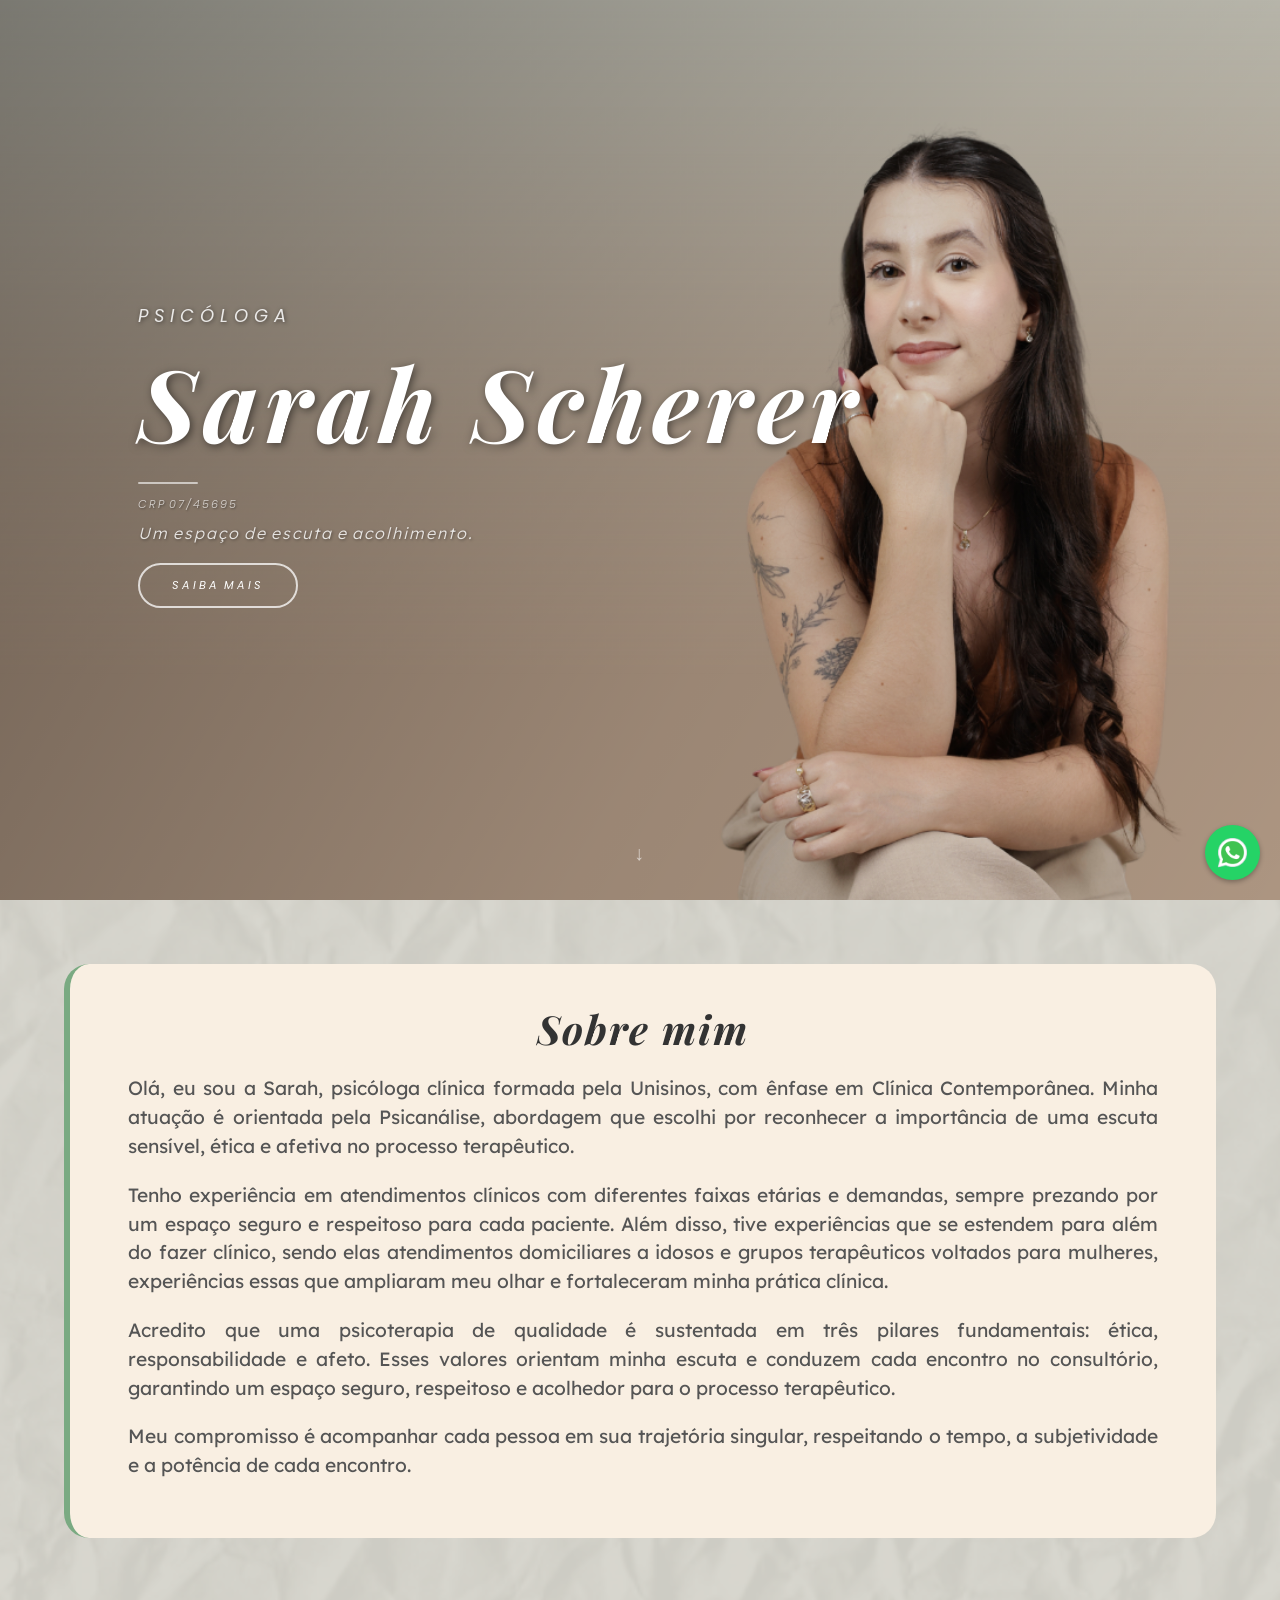
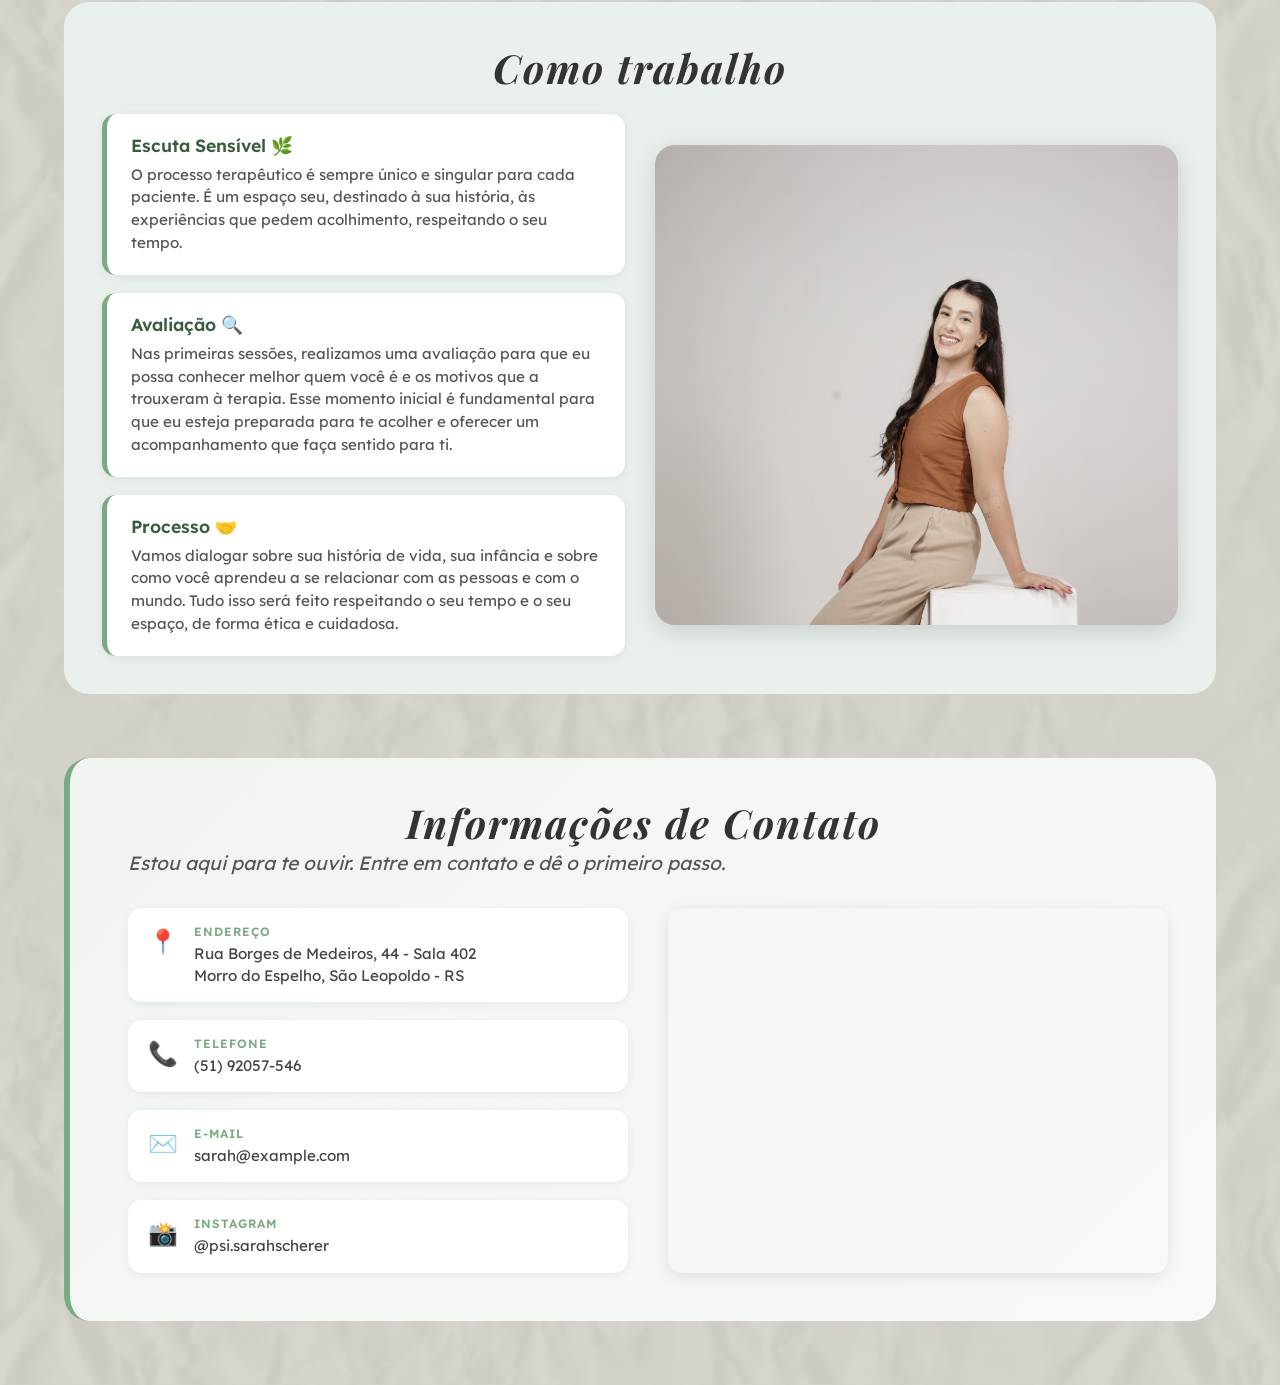
==== index.html @ 5a32634d "Rename main.html to index.html" ====
<!DOCTYPE html>
<html>
<head>
    <meta charset="UTF-8">
    <meta name="viewport" content="width=device-width, initial-scale=1.0">
    <title>Psi Sarah Scherer</title>
    <link type="image/png" sizes="16x16" rel="icon" href="icon.png">
    <link rel="stylesheet" href="styles.css">
    <link rel="preconnect" href="https://fonts.googleapis.com">
    <link rel="preconnect" href="https://fonts.gstatic.com" crossorigin>
    <link href="https://fonts.googleapis.com/css2?family=Lexend:wght@100..900&family=Playfair+Display:ital,wght@0,400..900;1,400..900&family=Poppins:ital,wght@0,100;0,200;0,300;0,400;0,500;0,600;0,700;0,800;0,900;1,100;1,200;1,300;1,400;1,500;1,600;1,700;1,800;1,900&display=swap" rel="stylesheet">
<body>
    <header id="header">
        <div id="header-content">
            <div id="header-text">
                <h4>Psicóloga</h4>
                <h1>Sarah Scherer</h1>
                <div class="header-divider"></div>
                <p class="header-crp">CRP 07/45695</p>
                <p class="header-tagline">Um espaço de escuta e acolhimento.</p>
                <a href="#About-me" class="header-cta">Saiba mais</a>
            </div>
        </div>
        <div class="header-scroll-hint">
            <span>↓</span>
        </div>
    </header>

    <section id="About-me" class="content">
        <h1>Sobre mim</h1>

        <p>
            Olá, eu sou a Sarah, psicóloga clínica formada pela Unisinos, com ênfase em Clínica Contemporânea. Minha atuação é orientada pela Psicanálise, abordagem que escolhi por reconhecer a importância de uma escuta sensível, ética e afetiva no processo terapêutico. 
        </p>
        <p>
            Tenho experiência em atendimentos clínicos com diferentes faixas etárias e demandas, sempre prezando por um espaço seguro e respeitoso para cada paciente. Além disso, tive experiências que se estendem para além do fazer clínico, sendo elas atendimentos domiciliares a idosos e grupos terapêuticos voltados para mulheres, experiências essas que ampliaram meu olhar e fortaleceram minha prática clínica.
        </p>
        <p>
            Acredito que uma psicoterapia de qualidade é sustentada em três pilares fundamentais: ética, responsabilidade e afeto. Esses valores orientam minha escuta e conduzem cada encontro no consultório, garantindo um espaço seguro, respeitoso e acolhedor para o processo terapêutico.
        </p>
        <p>
            Meu compromisso é acompanhar cada pessoa em sua trajetória singular, respeitando o tempo, a subjetividade e a potência de cada encontro.
        </p>
<!--
        <p>
            Olá, eu sou a Sarah, psicóloga formada com ênfase em Clínica Contemporânea. Sou apaixonada pelo trabalho clínico e pela Psicanálise, abordagem que escolhi para atuar, pois acredito profundamente na força de uma escuta sensível, ética e afetiva.
        </p>
        <p>
            Atendo adolescentes, adultos e idosos, sempre respeitando a singularidade de cada história. Minha função não é dar respostas prontas para ti, mas sim escutar com atenção e sensibilidade, e caminhar junto com você, te ajudando a enxergar as possibilidades. 
        </p>
        <p>
            Aqui, sua voz encontra um espaço seguro, de acolhimento e de escuta qualificada.
        </p>
        <p>
            Espero que possamos caminhar juntos para fazer um processo terapêutico que te gere bons frutos!
        </p>-->
    </section>

    <section id="Abordagem" class="content">
        <h1>Como trabalho</h1>
        <div class="abordagem-layout">
            <div class="abordagem-cards">
                <div class="abordagem-card">
                    <h3>Escuta Sensível 🌿</h3>
                    <p>O processo terapêutico é sempre único e singular para cada paciente. É um espaço seu, destinado à sua história, às experiências que pedem acolhimento, respeitando o seu tempo.</p>
                </div>
                <div class="abordagem-card">
                    <h3>Avaliação 🔍</h3>
                    <p>Nas primeiras sessões, realizamos uma avaliação para que eu possa conhecer melhor quem você é e os motivos que a trouxeram à terapia. Esse momento inicial é fundamental para que eu esteja preparada para te acolher e oferecer um acompanhamento que faça sentido para ti.</p>
                </div>
                <div class="abordagem-card">
                    <h3>Processo 🤝</h3>
                    <p>Vamos dialogar sobre sua história de vida, sua infância e sobre como você aprendeu a se relacionar com as pessoas e com o mundo. Tudo isso será feito respeitando o seu tempo e o seu espaço, de forma ética e cuidadosa.</p>
                </div>
            </div>
            <div class="abordagem-foto">
                <img src="foto-sarah.jpg" alt="Sarah Scherer" />
            </div>
        </div>
    </section>

    <section id="Contact-information" class="content">
        <div id="contact-header">
            <h1>Informações de Contato</h1>
            <p class="contact-subtitle">Estou aqui para te ouvir. Entre em contato e dê o primeiro passo.</p>
        </div>
        <div id="contact-content">
            <div id="contact-info">
                <div class="contact-item">
                    <span class="contact-icon">📍</span>
                    <div>
                        <span class="contact-label">Endereço</span>
                        <span class="contact-value">Rua Borges de Medeiros, 44 - Sala 402<br>Morro do Espelho, São Leopoldo - RS</span>
                    </div>
                </div>
                <div class="contact-item">
                    <span class="contact-icon">📞</span>
                    <div>
                        <span class="contact-label">Telefone</span>
                        <a href="https://wa.me/+555192057546" class="contact-value contact-link">(51) 92057-546</a>
                    </div>
                </div>
                <div class="contact-item">
                    <span class="contact-icon">✉️</span>
                    <div>
                        <span class="contact-label">E-mail</span>
                        <a href="mailto:sarah@example.com" class="contact-value contact-link">sarah@example.com</a>
                    </div>
                </div>
                <div class="contact-item">
                    <span class="contact-icon">📸</span>
                    <div>
                        <span class="contact-label">Instagram</span>
                        <a href="https://instagram.com/psi.sarahscherer" target="_blank" class="contact-value contact-link">@psi.sarahscherer</a>
                    </div>
                </div>
            </div>
            <div id="map">
                <iframe src="https://www.google.com/maps/embed?pb=!1m18!1m12!1m3!1d3463.2585594897596!2d-51.14287822486118!3d-29.770164275062857!2m3!1f0!2f0!3f0!3m2!1i1024!2i768!4f13.1!3m3!1m2!1s0x9519692a69eae001%3A0x672a60e46c2f9cbd!2sFeels%20-%20Coworking%20de%20Sa%C3%BAde!5e0!3m2!1spt-BR!2sbr!4v1773282155510!5m2!1spt-BR!2sbr" style="border:0;" allowfullscreen="" loading="lazy" referrerpolicy="no-referrer-when-downgrade"></iframe>
            </div>
        </div>
    </section>

    <div class="social-float">
        <a href="https://wa.me/+555192057546" target="_blank" class="whatsapp">
            <img src="whatsapp-icon.png" alt="WhatsApp" />
        </a>
        <a href="https://instagram.com/psi.sarahscherer" target="_blank" clas
---- styles.css ----
header {
  background-image: url('fundo-sarah-bege.png');
  background-size: cover;
  background-position: center;
  min-height: 100vh;
  display: flex;
  flex-direction: column;
  align-items: center;
  justify-content: center;
  padding: 0 6%;
  color: white;
  font-family: "Playfair Display", serif;
  font-style: italic;
  font-weight: 400;
  font-size: 2.5em;
  letter-spacing: 2px;
  word-spacing: -2px;
  position: relative;
  overflow: hidden;
  text-align: center;
}

@media (min-width: 768px) {
  header {
    align-items: flex-start;
    padding-left: 10%;
    padding-right: 0;
    text-align: left;
  }
}

header::before {
  content: '';
  position: absolute;
  inset: 0;
  background: linear-gradient(
    120deg,
    rgba(0, 0, 0, 0.38) 0%,
    rgba(0, 0, 0, 0.10) 60%,
    transparent 100%
  );
  pointer-events: none;
}

#header-content {
  position: relative;
  z-index: 1;
  animation: fadeInUp 1s ease both;
}

#header-text {
  display: flex;
  flex-direction: column;
  align-items: center;
}

@media (min-width: 768px) {
  #header-text {
    align-items: flex-start;
  }
}

@keyframes fadeInUp {
  from { opacity: 0; transform: translateY(30px); }
  to   { opacity: 1; transform: translateY(0); }
}

#header h1 {
  margin: 0;
  padding: 4px 10px;
  font-size: 2.5em;
  letter-spacing: 6px;
  color: white;
  text-shadow: 2px 2px 8px rgba(0,0,0,0.5);
  animation: fadeInUp 1s ease 0.2s both;
}

#header h4 {
  margin: 0;
  padding: 10px 10px 2px;
  font-size: 1.4em;
  font-weight: normal;
  color: rgba(255,255,255,0.85);
  letter-spacing: 6px;
  text-transform: uppercase;
  font-family: "Poppins", sans-serif;
  font-size: 0.45em;
  text-shadow: 1px 1px 4px rgba(0,0,0,0.5);
  animation: fadeInUp 1s ease 0.1s both;
}

.header-divider {
  width: 60px;
  height: 2px;
  background: rgba(255,255,255,0.6);
  margin: 10px auto 12px;
  border-radius: 2px;
  animation: fadeInUp 1s ease 0.3s both;
}

@media (min-width: 768px) {
  .header-divider {
    margin: 10px 10px 12px;
  }
}

.header-crp {
  margin: 0 !important;
  padding: 0 10px 6px !important;
  font-size: 0.28em !important;
  font-family: "Poppins", sans-serif !important;
  font-weight: 300 !important;
  color: rgba(255,255,255,0.7) !important;
  letter-spacing: 2px;
  text-shadow: 1px 1px 2px rgba(0,0,0,0.4) !important;
  animation: fadeInUp 1s ease 0.35s both;
}

.header-tagline {
  margin: 0 !important;
  padding: 4px 10px 20px !important;
  font-size: 0.4em !important;
  font-family: "Lexend", sans-serif !important;
  font-weight: 300 !important;
  color: rgba(255,255,255,0.82) !important;
  font-style: italic;
  text-shadow: 1px 1px 3px rgba(0,0,0,0.4) !important;
  animation: fadeInUp 1s ease 0.4s both;
}

.header-cta {
  margin: 0 auto;
  display: inline-block;
  padding: 12px 32px;
  background: transparent;
  border: 2px solid rgba(255,255,255,0.75);
  color: white;
  font-family: "Poppins", sans-serif;
  font-size: 0.28em;
  font-weight: 400;
  letter-spacing: 3px;
  text-transform: uppercase;
  text-decoration: none;
  border-radius: 50px;
  transition: background 0.3s ease, border-color 0.3s ease, transform 0.2s ease;
  animation: fadeInUp 1s ease 0.5s both;
}

@media (min-width: 768px) {
  .header-cta {
    margin-left: 10px;
  }
}

.header-cta:hover {
  background: rgba(255,255,255,0.18);
  border-color: white;
  transform: translateY(-2px);
}

.header-scroll-hint {
  position: absolute;
  bottom: 32px;
  left: 50%;
  transform: translateX(-50%);
  z-index: 1;
  color: rgba(255,255,255,0.6);
  font-size: 0.5em;
  font-family: "Poppins", sans-serif;
  animation: bounce 2s infinite;
}

@keyframes bounce {
  0%, 100% { transform: translateX(-50%) translateY(0); }
  50%       { transform: translateX(-50%) translateY(8px); }
}



body {
  background-image: url('fundo-bege.png');
  background-size: cover;
  background-position: center;
  margin: 0;
  padding: 0;
  background-color: antiquewhite;
  font-family: "Lexend", sans-serif;
}

section {
  font-family: "Lexend", sans-serif;
  margin: 0;
  padding: 0;
}

.content {
  min-height: 50vh;
  margin: 5%;
  padding: 5px;
  padding-left: 3%;
  padding-right: 3%;
  padding-bottom: 3%;
  border-radius: 25px;
  background-color: antiquewhite;
}

.content h1 {
  font-family: "Playfair Display", serif;
  font-style: italic;
  font-size: 2.5rem;
  font-weight: bold;
  color: #333;
  text-align: center;
  margin-bottom: 10px;
  letter-spacing: 2px;
}

.content p {
  font-family: "Lexend", sans-serif;
  margin-bottom: 20px;
  margin-left: 20px;
  margin-right: 20px;
  font-size: 1.2rem;
  line-height: 1.5;
  color: #555;
  text-align: justify;
}

#About-me {
  background-color: rgb(249, 239, 226);
  border-left: 6px solid #7aaa82;
}

#Atendimentos {
  background-color: #d7e4d9;
}

#Contact-information {
  background: linear-gradient(135deg, #f0f5f1 0%, #f9f9f9 100%);
  border-left: 6px solid #7aaa82;
}

#contact-header {
  text-align: center;
  margin-bottom: 10px;
}

.contact-subtitle {
  font-family: "Lexend", sans-serif;
  font-size: 1rem;
  color: #777;
  text-align: center;
  margin-top: -10px;
  margin-bottom: 24px;
  font-style: italic;
}

#contact-info {
  margin: 0;
  padding: 10px 20px;
  display: flex;
  flex-direction: column;
  gap: 18px;
  justify-content: center;
}

.contact-item {
  display: flex;
  align-items: flex-start;
  gap: 16px;
  background: #ffffff;
  border-radius: 14px;
  padding: 16px 20px;
  box-shadow: 0 2px 8px rgba(0,0,0,0.06);
  transition: transform 0.2s ease, box-shadow 0.2s ease;
}

.contact-item:hover {
  transform: translateY(-2px);
  box-shadow: 0 5px 16px rgba(0,0,0,0.1);
}

.contact-icon {
  font-size: 1.5rem;
  flex-shrink: 0;
  margin-top: 2px;
}

.contact-label {
  display: block;
  font-family: "Lexend", sans-serif;
  font-size: 0.75rem;
  font-weight: 600;
  text-transform: uppercase;
  letter-spacing: 1px;
  color: #7aaa82;
  margin-bottom: 4px;
}

.contact-value {
  display: block;
  font-family: "Lexend", sans-serif;
  font-size: 0.95rem;
  color: #444;
  line-height: 1.4;
}

.contact-link {
  text-decoration: none;
  color: #444;
  transition: color 0.2s ease;
}

.contact-link:hover {
  color: #3a5c3f;
  text-decoration: underline;
}


#contact-content {
  display: flex;
  flex-direction: column;
  gap: 10px;
}



#map {
  margin: 25px;
  aspect-ratio: 16 / 9;
  max-height: 50vh;
  border-radius: 14px;
  overflow: hidden;
  box-shadow: 0 4px 16px rgba(0,0,0,0.1);
}

#map iframe {
  width: 100%;
  height: 100%;
  border: 0;
}

/* On larger screens, info and map side by side */
@media (min-width: 768px) {
  #contact-content {
    flex-direction: row;
    align-items: stretch;
  }

  #contact-info {
    flex: 1;
  }

  #map {
    flex: 1;
    margin: 10px;
    aspect-ratio: unset;
    max-height: unset;
    min-height: 350px;
  }
}




/*
#map {
  border: 2px solid #25D366;
  border-color: #25D366;
  flex: 1;
  margin: 25px;
  position: relative;
  max-height: 100%;
  padding-bottom: 56.25%;
  height: 0;
  overflow: hidden;
}

#map iframe {
  position: absolute;
  top: 0;
  right: 0;
  width: 100%;
  height: 100%;
}
*/

#Abordagem {
  background-color: #eaf0eb;
}

.abordagem-layout {
  display: flex;
  flex-direction: column;
  gap: 30px;
  margin-top: 20px;
  align-items: center;
}

.abordagem-cards {
  display: flex;
  flex-direction: column;
  gap: 18px;
  flex: 1;
  width: 100%;
}

.abordagem-card {
  background-color: #ffffff;
  border-left: 5px solid #7aaa82;
  border-radius: 14px;
  padding: 20px 24px;
  box-shadow: 0 2px 10px rgba(0,0,0,0.07);
  transition: transform 0.2s ease, box-shadow 0.2s ease;
}

.abordagem-card:hover {
  transform: translateY(-3px);
  box-shadow: 0 6px 18px rgba(0,0,0,0.12);
}

.abordagem-card h3 {
  font-family: "Lexend", sans-serif;
  font-size: 1.1rem;
  font-weight: 600;
  color: #3a5c3f;
  margin: 0 0 8px 0;
}

.abordagem-card p {
  font-family: "Lexend", sans-serif;
  font-size: 0.95rem;
  color: #555;
  margin: 0;
  line-height: 1.5;
  text-align: left;
}

.abordagem-foto {
  flex: 1;
  display: flex;
  align-items: center;
  justify-content: center;
  width: 100%;
}

.abordagem-foto img {
  width: 100%;
  max-width: 380px;
  border-radius: 20px;
  object-fit: cover;
  box-shadow: 0 6px 24px rgba(0,0,0,0.15);
  aspect-ratio: 3 / 4;
  background-color: #c8d9cb;
}

@media (min-width: 768px) {
  .abordagem-layout {
    flex-direction: row;
    align-items: stretch;
  }

  .abordagem-cards {
    width: auto;
  }

  .abordagem-foto img {
    max-width: 100%;
    height: 100%;
    max-height: 480px;
  }
}

.social-float {
  position: fixed;       /* Keeps container fixed while scrolling */
  bottom: 20px;          /* Distance from bottom */
  right: 20px;            /* Distance from left */
  display: flex;
  flex-direction: column; /* Stack vertically */
  gap: 15px;             /* Space between icons */
  z-index: 100;
}

.social-float a {
  width: 55px;
  height: 55px;
  border-radius: 50%;
  display: flex;
  align-items: center;
  justify-content: center;
  box-shadow: 0 2px 5px rgba(0,0,0,0.3);
}

.social-float a img {
  width: 35px;
  height: 35px;
}

/* WhatsApp style */
.social-float .whatsapp {
  background-color: #25D366;
}

/* Instagram style */
.social-float .instagram {
  background: radial-gradient(circle at 30% 30%, #feda75, #d62976, #962fbf, #4f5bd5);
}
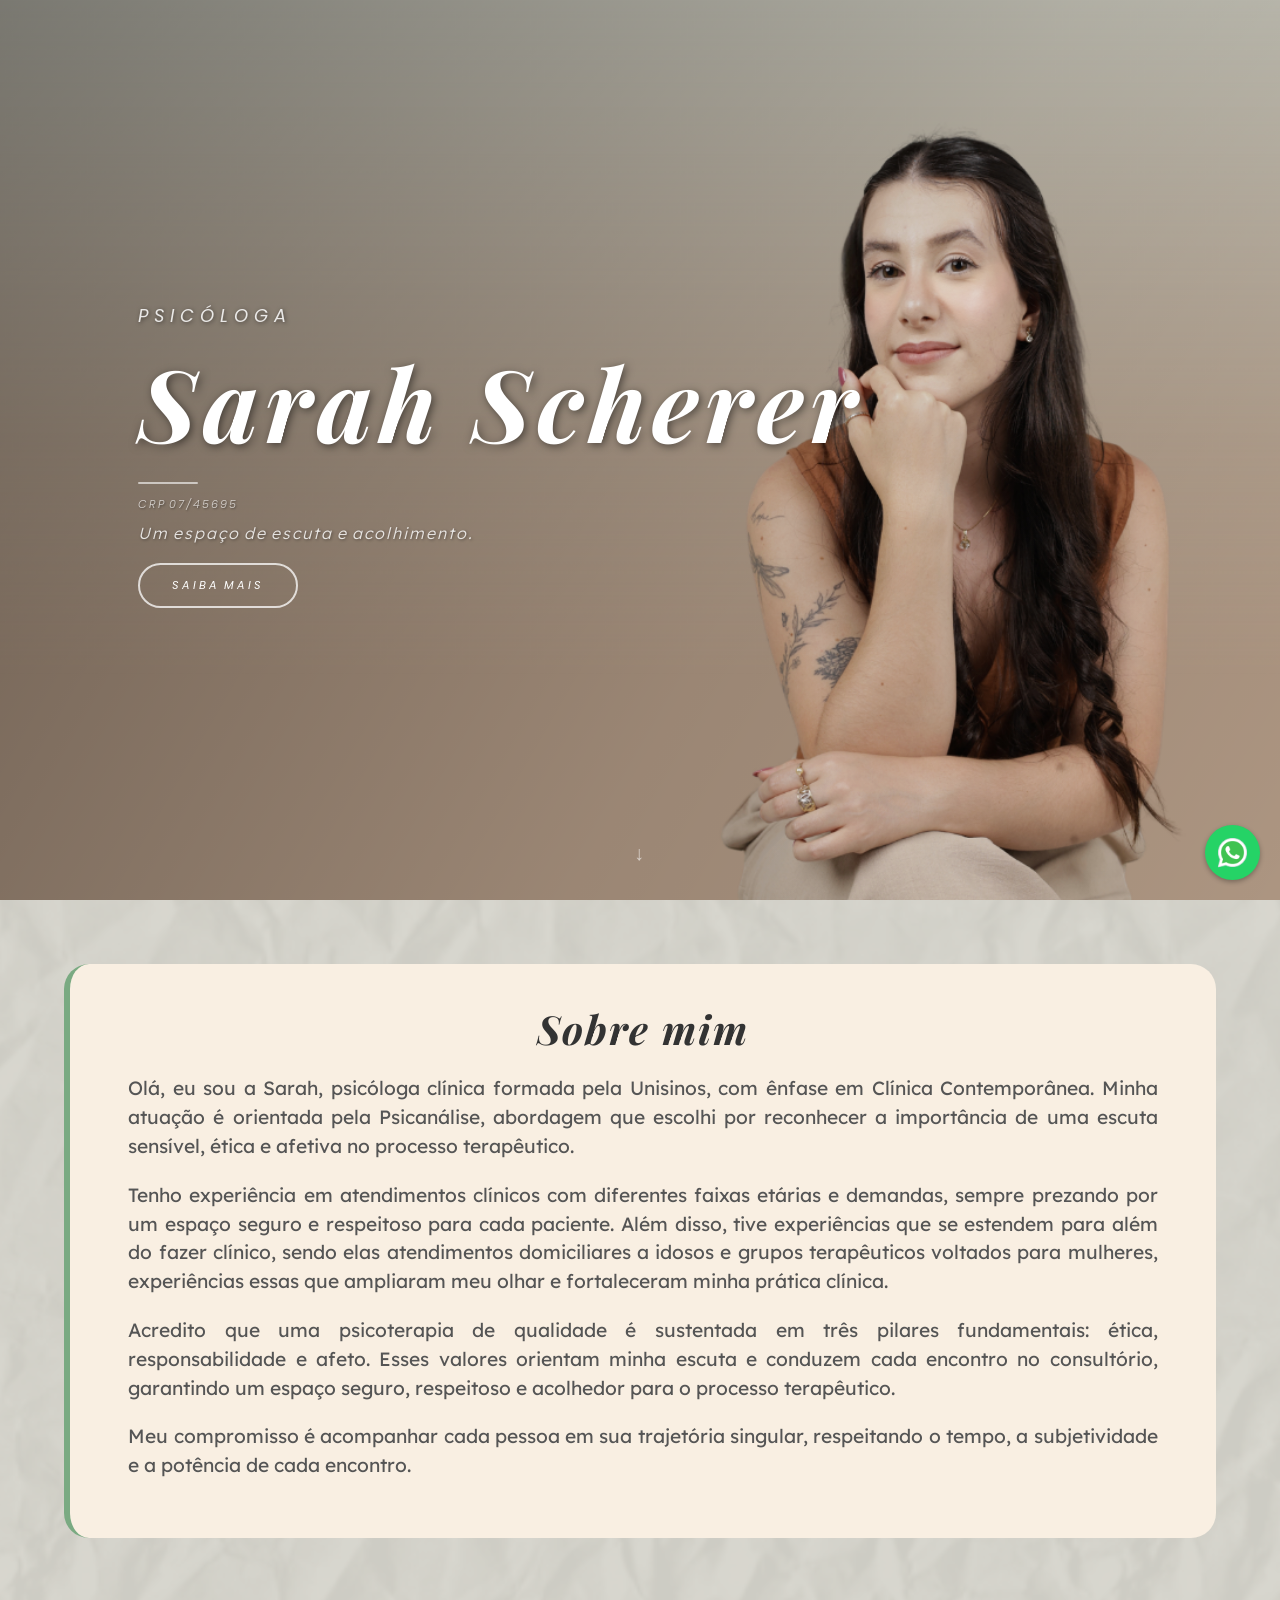
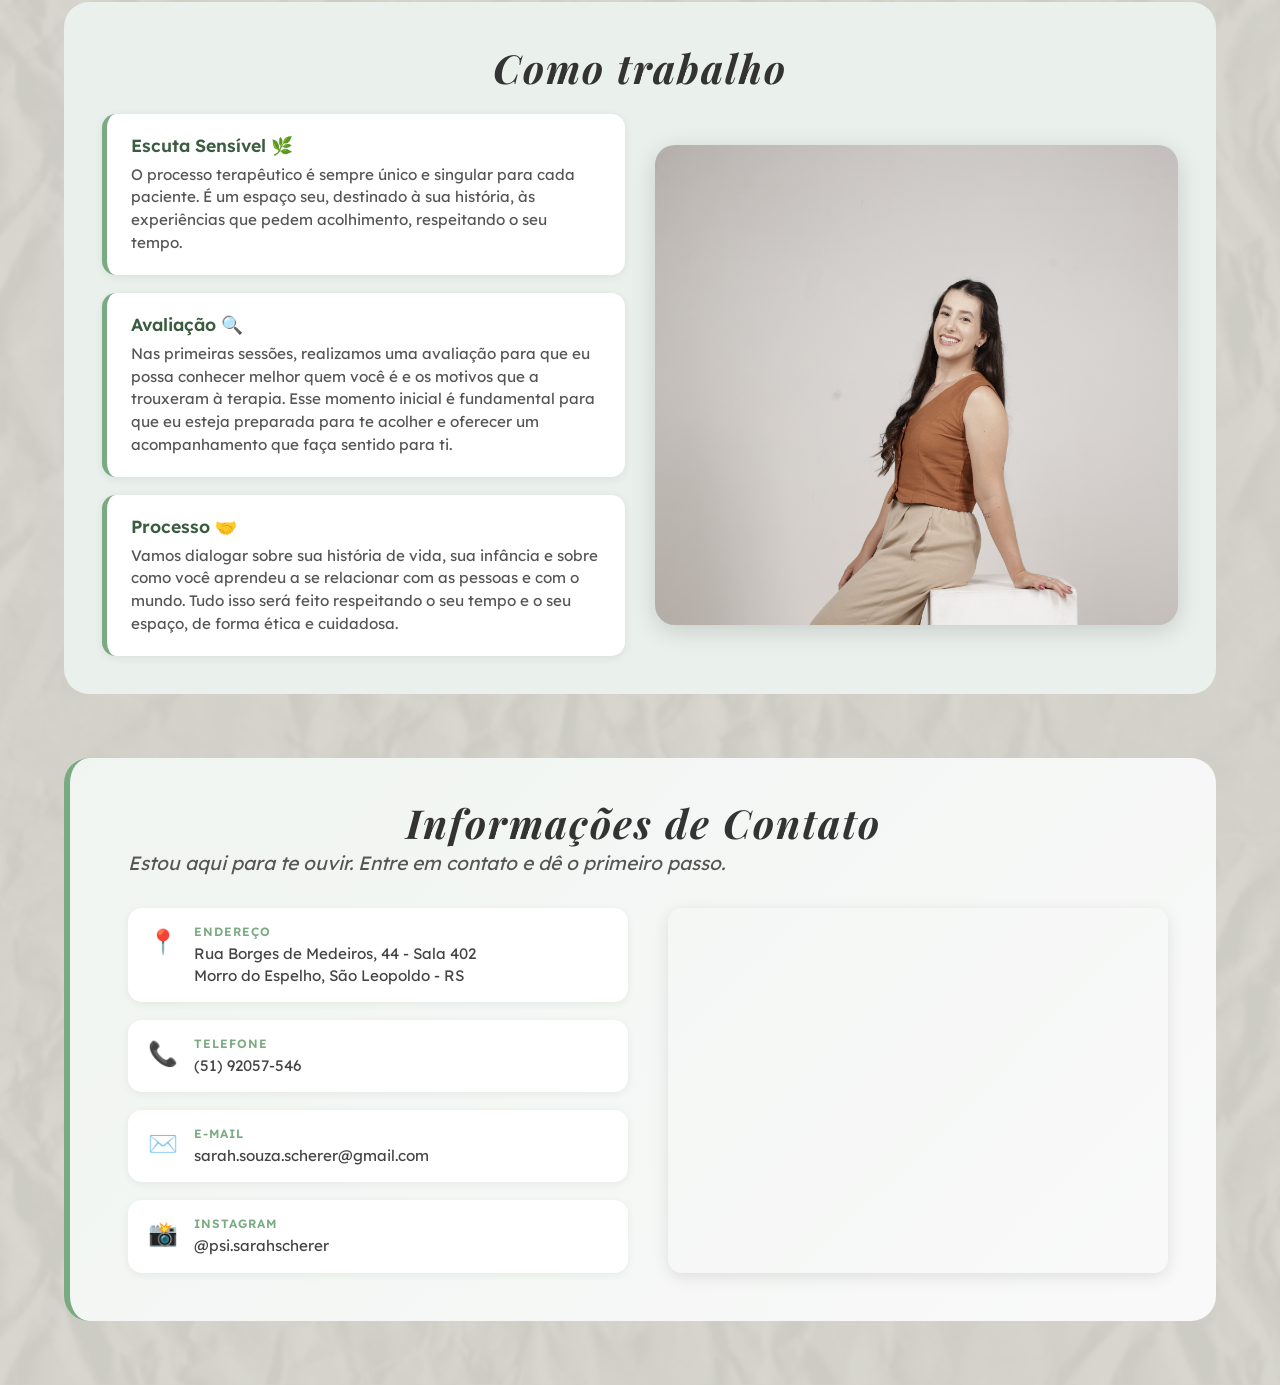
==== commit 0e2672a4: "Update email address in contact section" ====
--- a/index.html
+++ b/index.html
@@ -41,19 +41,6 @@
         <p>
             Meu compromisso é acompanhar cada pessoa em sua trajetória singular, respeitando o tempo, a subjetividade e a potência de cada encontro.
         </p>
-<!--
-        <p>
-            Olá, eu sou a Sarah, psicóloga formada com ênfase em Clínica Contemporânea. Sou apaixonada pelo trabalho clínico e pela Psicanálise, abordagem que escolhi para atuar, pois acredito profundamente na força de uma escuta sensível, ética e afetiva.
-        </p>
-        <p>
-            Atendo adolescentes, adultos e idosos, sempre respeitando a singularidade de cada história. Minha função não é dar respostas prontas para ti, mas sim escutar com atenção e sensibilidade, e caminhar junto com você, te ajudando a enxergar as possibilidades. 
-        </p>
-        <p>
-            Aqui, sua voz encontra um espaço seguro, de acolhimento e de escuta qualificada.
-        </p>
-        <p>
-            Espero que possamos caminhar juntos para fazer um processo terapêutico que te gere bons frutos!
-        </p>-->
     </section>
 
     <section id="Abordagem" class="content">
@@ -104,7 +91,7 @@
                     <span class="contact-icon">✉️</span>
                     <div>
                         <span class="contact-label">E-mail</span>
-                        <a href="mailto:sarah@example.com" class="contact-value contact-link">sarah@example.com</a>
+                        <a href="mailto:sarah.souza.scherer@gmail.com" class="contact-value contact-link">sarah.souza.scherer@gmail.com</a>
                     </div>
                 </div>
                 <div class="contact-item">
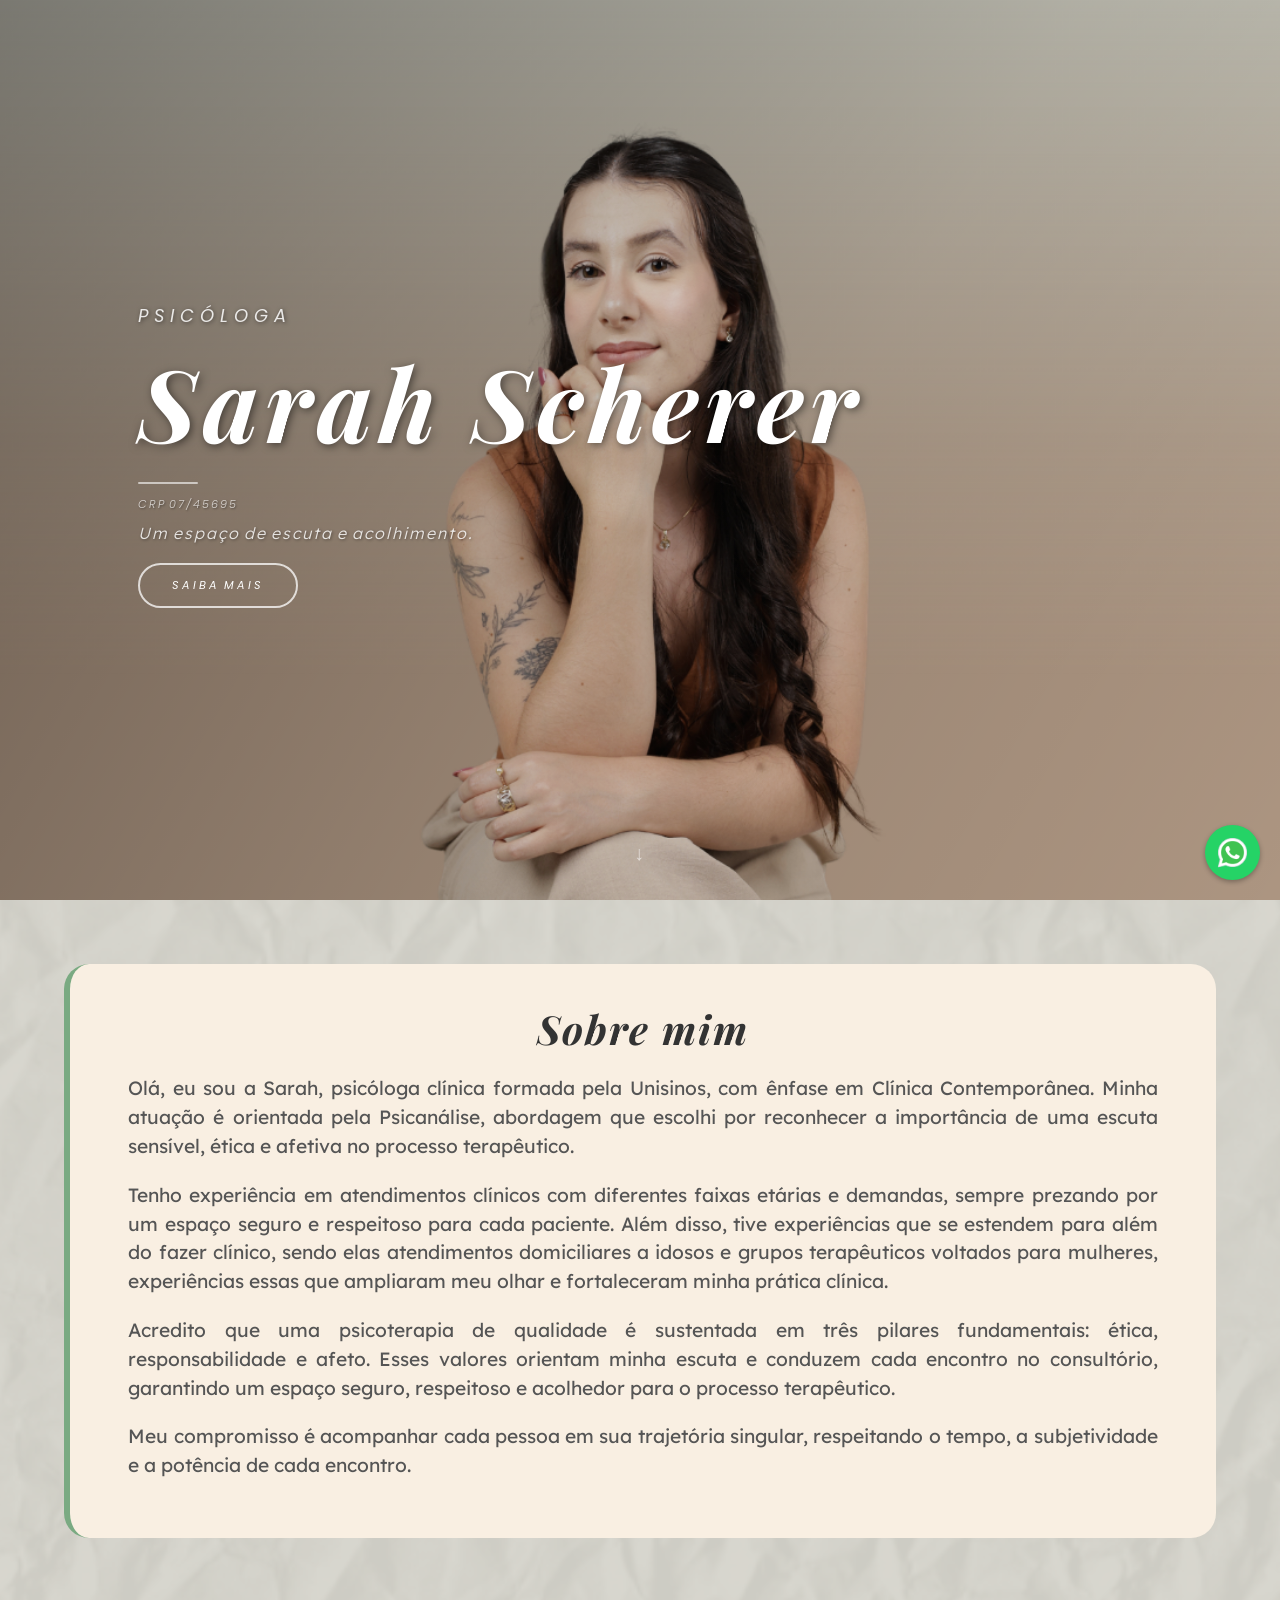
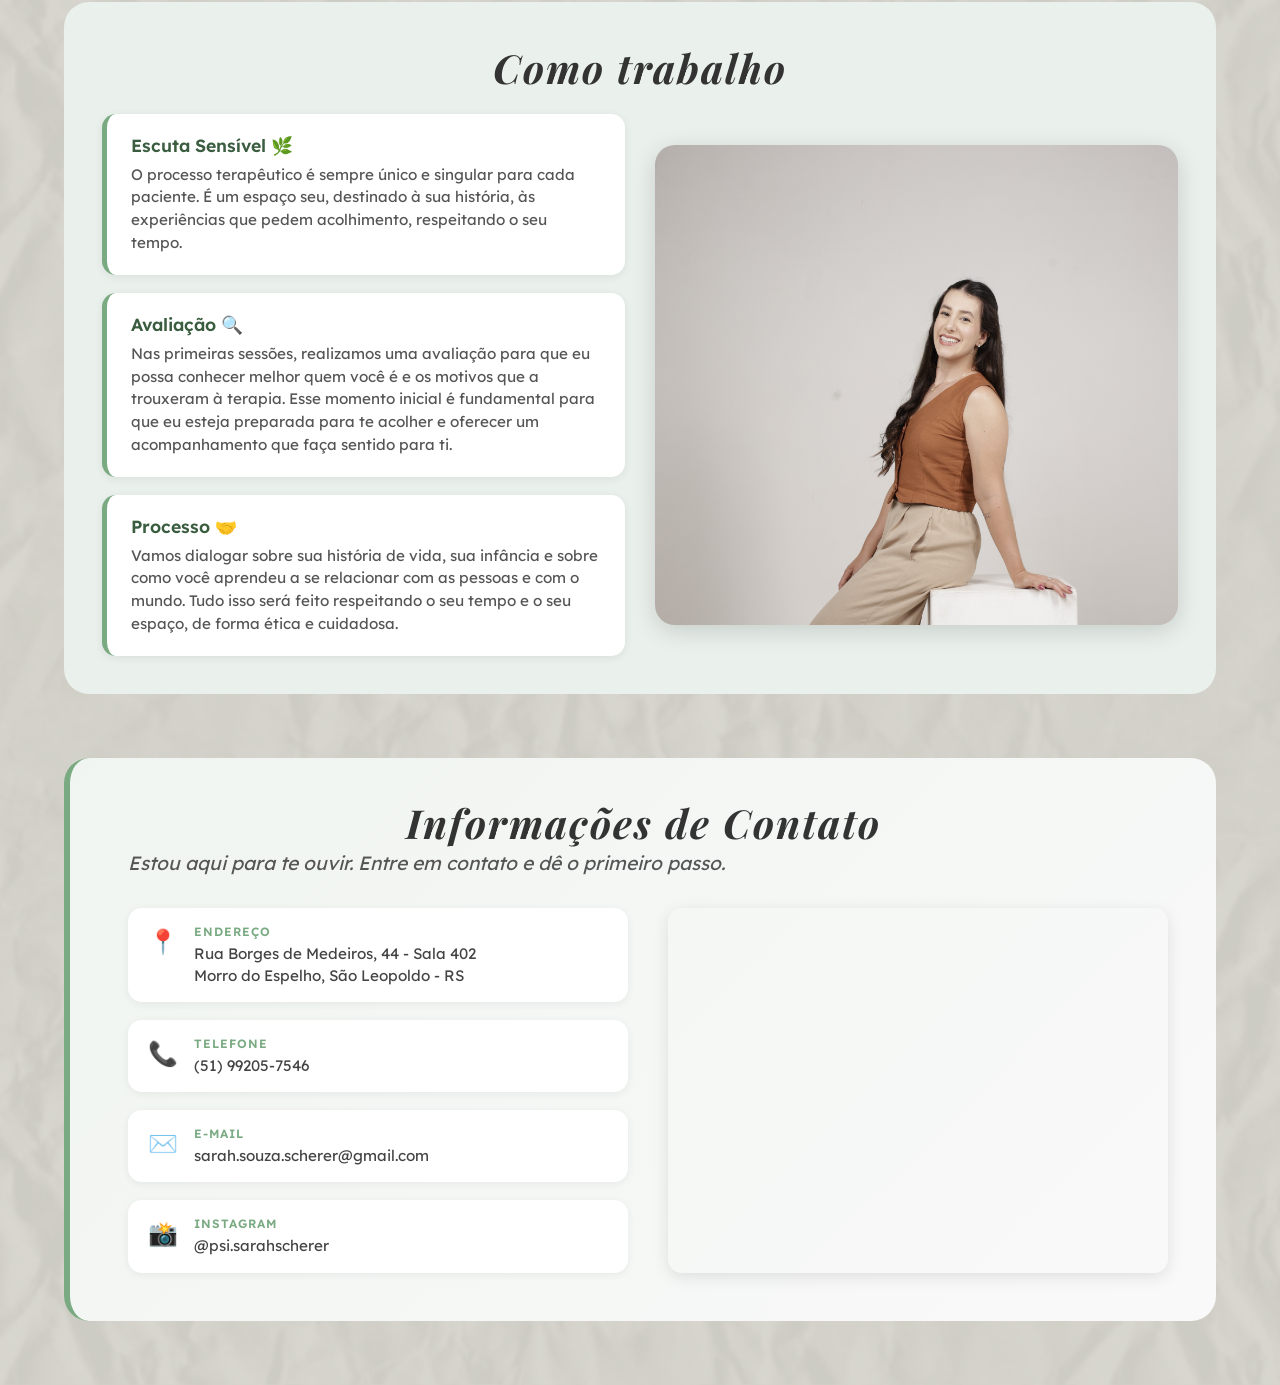
==== commit 785421d3: "Update phone number in contact section" ====
--- a/index.html
+++ b/index.html
@@ -84,7 +84,7 @@
                     <span class="contact-icon">📞</span>
                     <div>
                         <span class="contact-label">Telefone</span>
-                        <a href="https://wa.me/+555192057546" class="contact-value contact-link">(51) 92057-546</a>
+                        <a href="https://wa.me/+555192057546" class="contact-value contact-link">(51) 99205-7546</a>
                     </div>
                 </div>
                 <div class="contact-item">
